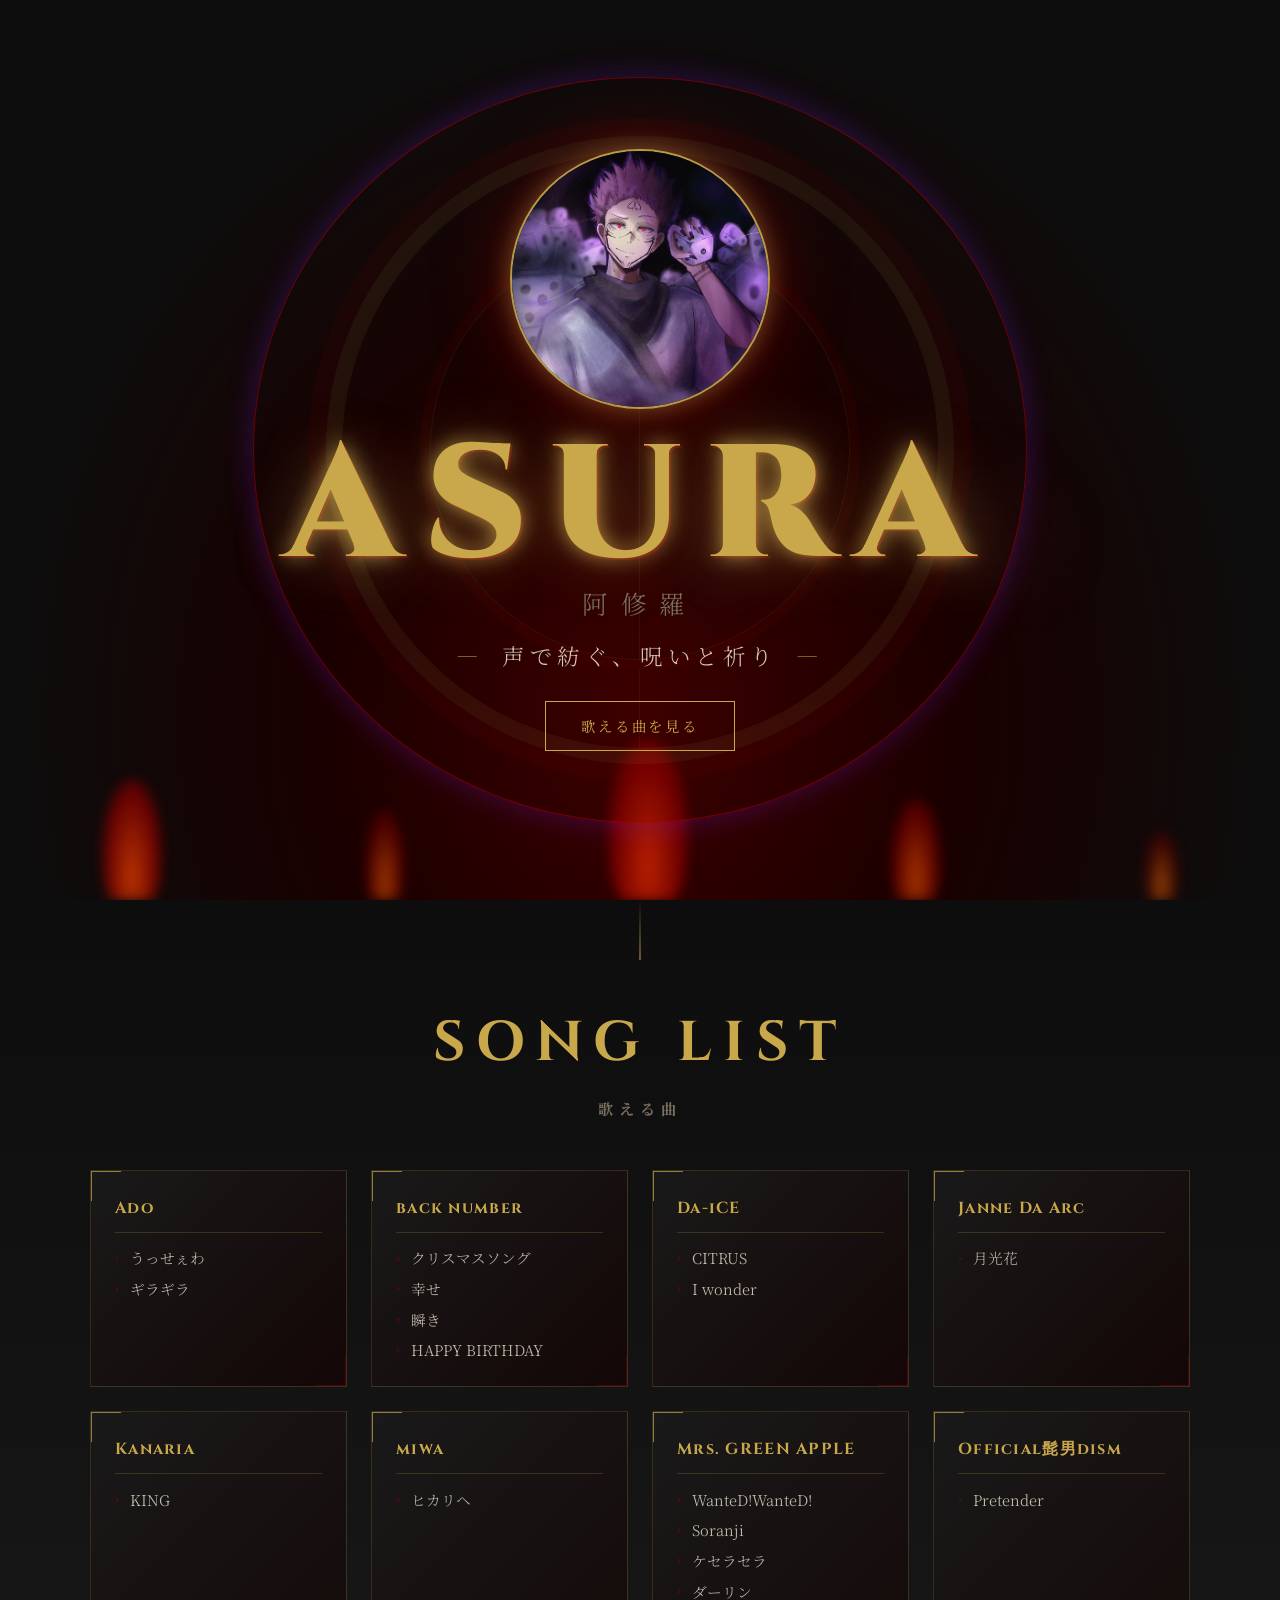
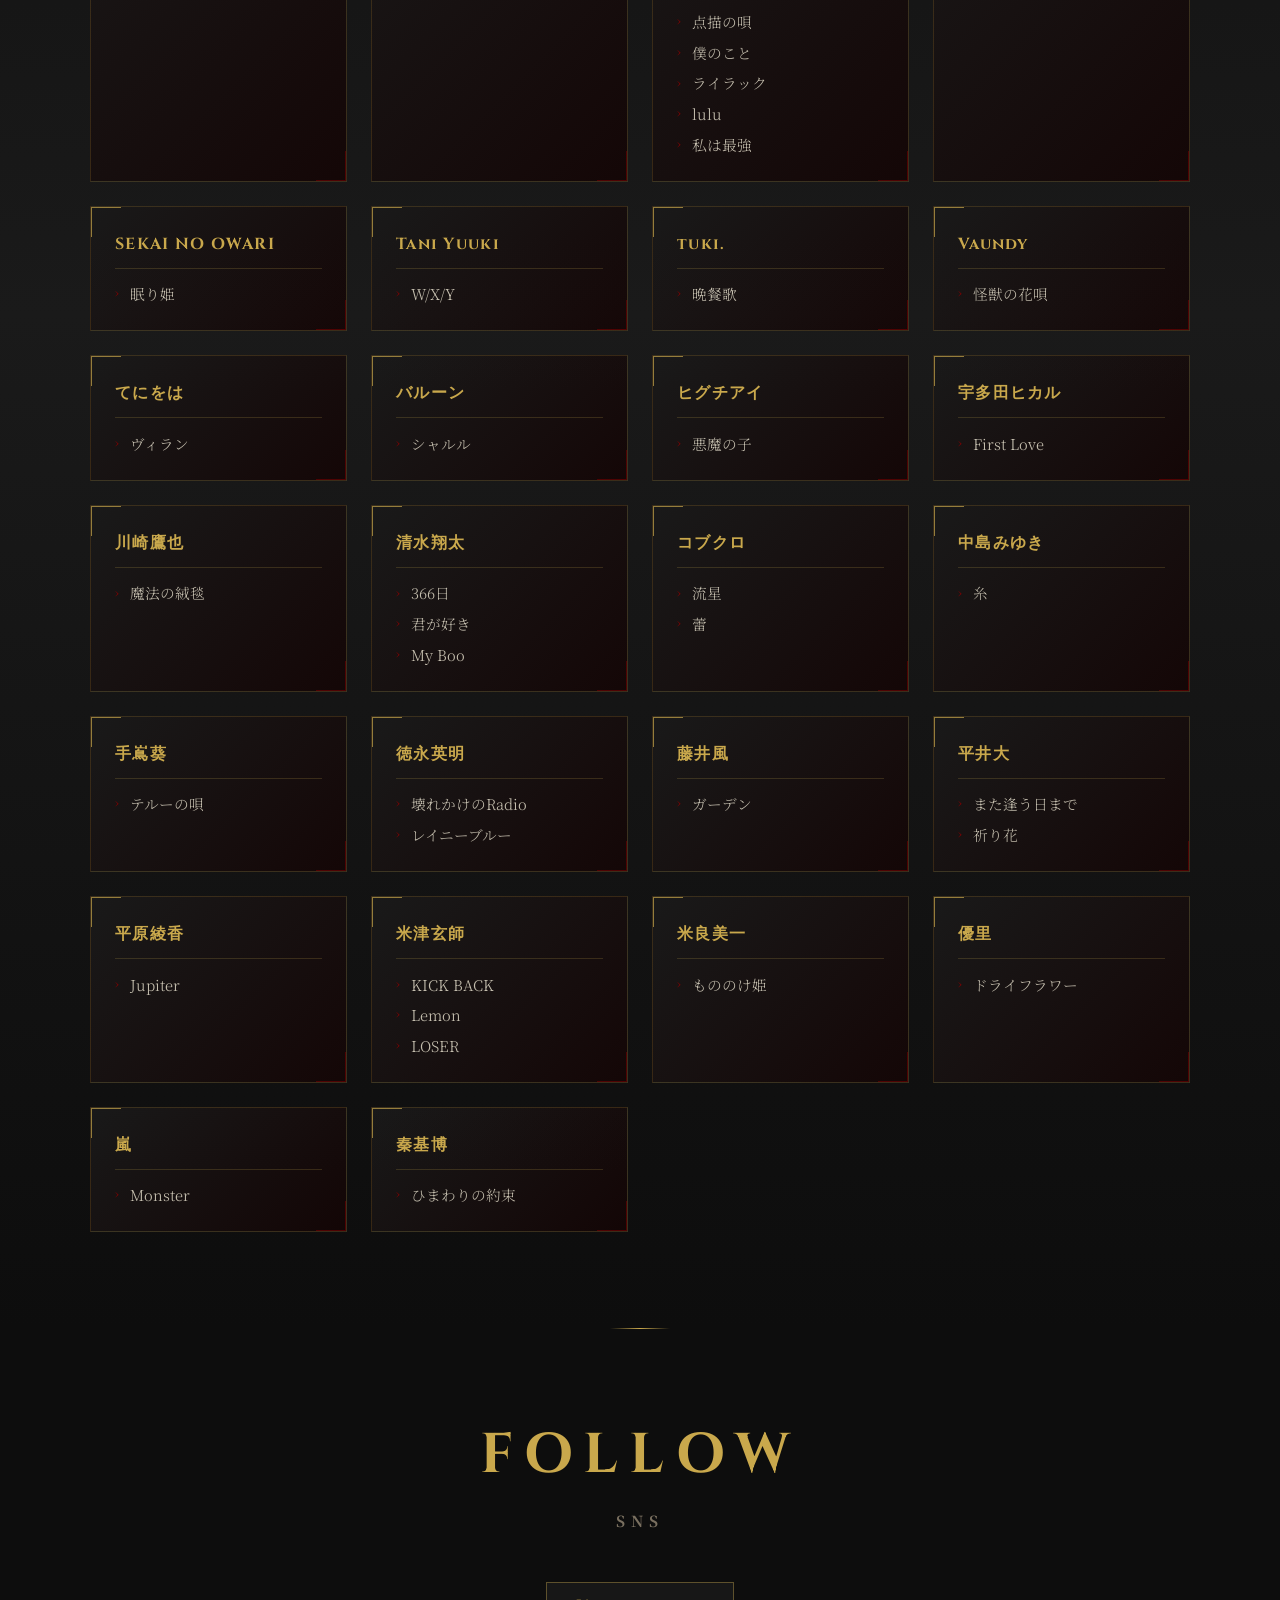
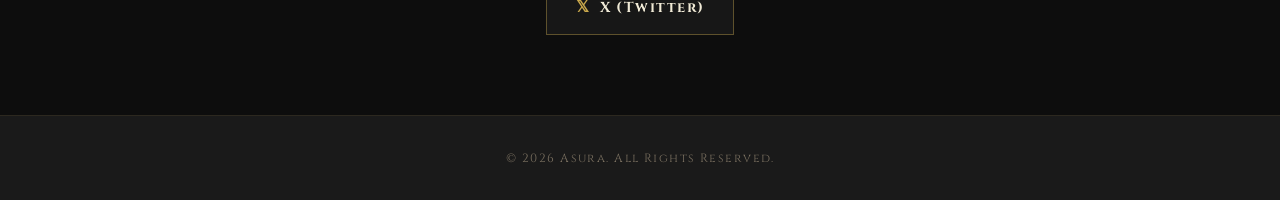
==== index.html @ 946826d1 "Add files via upload" ====
<!DOCTYPE html>
<html lang="ja">
<head>
  <meta charset="UTF-8" />
  <meta name="viewport" content="width=device-width, initial-scale=1.0" />
  <title>Asura — 声で紡ぐ、呪いと祈り</title>
  <link rel="preconnect" href="https://fonts.googleapis.com" />
  <link rel="preconnect" href="https://fonts.gstatic.com" crossorigin />
  <link href="https://fonts.googleapis.com/css2?family=Cinzel:wght@400;700;900&family=Noto+Serif+JP:wght@300;400;600;700&family=Playfair+Display:ital,wght@0,400;0,700;1,400&display=swap" rel="stylesheet" />
  <link rel="icon" type="image/jpeg" href="./images/icon.jpg" />
  <link rel="apple-touch-icon" href="./images/icon.jpg" />
  <link rel="stylesheet" href="style.css" />
</head>
<body>

  <!-- ======== HERO ======== -->
  <section class="hero" id="hero">
    <div class="hero__bg">
      <div class="flame-container" aria-hidden="true">
        <span class="flame f1"></span>
        <span class="flame f2"></span>
        <span class="flame f3"></span>
        <span class="flame f4"></span>
        <span class="flame f5"></span>
      </div>
      <div class="smoke-container" aria-hidden="true">
        <span class="smoke s1"></span>
        <span class="smoke s2"></span>
        <span class="smoke s3"></span>
      </div>
      <div class="sigil" aria-hidden="true"></div>
    </div>

    <div class="hero__content">
      <div class="hero__image-wrap">
        <img src="./images/icon.jpg" alt="Asura hero icon" class="hero__img" />
      </div>
      <h1 class="hero__title">
        <span class="hero__title-en">ASURA</span>
        <span class="hero__title-ja">阿修羅</span>
      </h1>
      <p class="hero__catch">声で紡ぐ、呪いと祈り</p>
      <a href="#songs" class="btn btn--primary">歌える曲を見る</a>
    </div>
  </section>

  <!-- ======== SONGS ======== -->
  <section class="songs" id="songs">
    <div class="container">
      <h2 class="section-title">
        <span class="section-title__en">SONG LIST</span>
        <span class="section-title__ja">歌える曲</span>
      </h2>

      <div class="song-grid" id="songGrid">

        <!-- Ado -->
        <div class="artist-card">
          <h3 class="artist-name">Ado</h3>
          <ul class="song-list">
            <li>うっせぇわ</li>
            <li>ギラギラ</li>
          </ul>
        </div>

        <!-- back number -->
        <div class="artist-card">
          <h3 class="artist-name">back number</h3>
          <ul class="song-list">
            <li>クリスマスソング</li>
            <li>幸せ</li>
            <li>瞬き</li>
            <li>HAPPY BIRTHDAY</li>
          </ul>
        </div>

        <!-- Da-iCE -->
        <div class="artist-card">
          <h3 class="artist-name">Da-iCE</h3>
          <ul class="song-list">
            <li>CITRUS</li>
            <li>I wonder</li>
          </ul>
        </div>

        <!-- Janne Da Arc -->
        <div class="artist-card">
          <h3 class="artist-name">Janne Da Arc</h3>
          <ul class="song-list">
            <li>月光花</li>
          </ul>
        </div>

        <!-- Kanaria -->
        <div class="artist-card">
          <h3 class="artist-name">Kanaria</h3>
          <ul class="song-list">
            <li>KING</li>
          </ul>
        </div>

        <!-- miwa -->
        <div class="artist-card">
          <h3 class="artist-name">miwa</h3>
          <ul class="song-list">
            <li>ヒカリヘ</li>
          </ul>
        </div>

        <!-- Mrs. GREEN APPLE -->
        <div class="artist-card">
          <h3 class="artist-name">Mrs. GREEN APPLE</h3>
          <ul class="song-list">
            <li>WanteD!WanteD!</li>
            <li>Soranji</li>
            <li>ケセラセラ</li>
            <li>ダーリン</li>
            <li>点描の唄</li>
            <li>僕のこと</li>
            <li>ライラック</li>
            <li>lulu</li>
            <li>私は最強</li>
          </ul>
        </div>

        <!-- Official髭男dism -->
        <div class="artist-card">
          <h3 class="artist-name">Official髭男dism</h3>
          <ul class="song-list">
            <li>Pretender</li>
          </ul>
        </div>

        <!-- SEKAI NO OWARI -->
        <div class="artist-card">
          <h3 class="artist-name">SEKAI NO OWARI</h3>
          <ul class="song-list">
            <li>眠り姫</li>
          </ul>
        </div>

        <!-- Tani Yuuki -->
        <div class="artist-card">
          <h3 class="artist-name">Tani Yuuki</h3>
          <ul class="song-list">
            <li>W/X/Y</li>
          </ul>
        </div>

        <!-- tuki. -->
        <div class="artist-card">
          <h3 class="artist-name">tuki.</h3>
          <ul class="song-list">
            <li>晩餐歌</li>
          </ul>
        </div>

        <!-- Vaundy -->
        <div class="artist-card">
          <h3 class="artist-name">Vaundy</h3>
          <ul class="song-list">
            <li>怪獣の花唄</li>
          </ul>
        </div>

        <!-- てにをは -->
        <div class="artist-card">
          <h3 class="artist-name">てにをは</h3>
          <ul class="song-list">
            <li>ヴィラン</li>
          </ul>
        </div>

        <!-- バルーン -->
        <div class="artist-card">
          <h3 class="artist-name">バルーン</h3>
          <ul class="song-list">
            <li>シャルル</li>
          </ul>
        </div>

        <!-- ヒグチアイ -->
        <div class="artist-card">
          <h3 class="artist-name">ヒグチアイ</h3>
          <ul class="song-list">
            <li>悪魔の子</li>
          </ul>
        </div>

        <!-- 宇多田ヒカル -->
        <div class="artist-card">
          <h3 class="artist-name">宇多田ヒカル</h3>
          <ul class="song-list">
            <li>First Love</li>
          </ul>
        </div>

        <!-- 川崎鷹也 -->
        <div class="artist-card">
          <h3 class="artist-name">川崎鷹也</h3>
          <ul class="song-list">
            <li>魔法の絨毯</li>
          </ul>
        </div>

        <!-- 清水翔太 -->
        <div class="artist-card">
          <h3 class="artist-name">清水翔太</h3>
          <ul class="song-list">
            <li>366日</li>
            <li>君が好き</li>
            <li>My Boo</li>
          </ul>
        </div>

        <!-- コブクロ -->
        <div class="artist-card">
          <h3 class="artist-name">コブクロ</h3>
          <ul class="song-list">
            <li>流星</li>
            <li>蕾</li>
          </ul>
        </div>

        <!-- 中島みゆき -->
        <div class="artist-card">
          <h3 class="artist-name">中島みゆき</h3>
          <ul class="song-list">
            <li>糸</li>
          </ul>
        </div>

        <!-- 手嶌葵 -->
        <div class="artist-card">
          <h3 class="artist-name">手嶌葵</h3>
          <ul class="song-list">
            <li>テルーの唄</li>
          </ul>
        </div>

        <!-- 徳永英明 -->
        <div class="artist-card">
          <h3 class="artist-name">徳永英明</h3>
          <ul class="song-list">
            <li>壊れかけのRadio</li>
            <li>レイニーブルー</li>
          </ul>
        </div>

        <!-- 藤井風 -->
        <div class="artist-card">
          <h3 class="artist-name">藤井風</h3>
          <ul class="song-list">
            <li>ガーデン</li>
          </ul>
        </div>

        <!-- 平井大 -->
        <div class="artist-card">
          <h3 class="artist-name">平井大</h3>
          <ul class="song-list">
            <li>また逢う日まで</li>
            <li>祈り花</li>
          </ul>
        </div>

        <!-- 平原綾香 -->
        <div class="artist-card">
          <h3 class="artist-name">平原綾香</h3>
          <ul class="song-list">
            <li>Jupiter</li>
          </ul>
        </div>

        <!-- 米津玄師 -->
        <div class="artist-card">
          <h3 class="artist-name">米津玄師</h3>
          <ul class="song-list">
            <li>KICK BACK</li>
            <li>Lemon</li>
            <li>LOSER</li>
          </ul>
        </div>

        <!-- 米良美一 -->
        <div class="artist-card">
          <h3 class="artist-name">米良美一</h3>
          <ul class="song-list">
            <li>もののけ姫</li>
          </ul>
        </div>

        <!-- 優里 -->
        <div class="artist-card">
          <h3 class="artist-name">優里</h3>
          <ul class="song-list">
            <li>ドライフラワー</li>
          </ul>
        </div>

        <!-- 嵐 -->
        <div class="artist-card">
          <h3 class="artist-name">嵐</h3>
          <ul class="song-list">
            <li>Monster</li>
          </ul>
        </div>

        <!-- 秦基博 -->
        <div class="artist-card">
          <h3 class="artist-name">秦基博</h3>
          <ul class="song-list">
            <li>ひまわりの約束</li>
          </ul>
        </div>

      </div><!-- /song-grid -->
    </div>
  </section>

  <!-- ======== SNS ======== -->
  <section class="sns" id="sns">
    <div class="container">
      <h2 class="section-title">
        <span class="section-title__en">FOLLOW</span>
        <span class="section-title__ja">SNS</span>
      </h2>
      <div class="sns-grid" id="snsGrid">
        <a href="https://x.com/asura_spoon" target="_blank" rel="noopener noreferrer" class="sns-btn sns-btn--x">
          <span class="sns-btn__icon" aria-hidden="true">𝕏</span>
          <span class="sns-btn__label">X (Twitter)</span>
        </a>
        <!-- 追加ボタンはここに -->
      </div>
    </div>
  </section>

  <!-- ======== FOOTER ======== -->
  <footer class="footer">
    <p class="footer__copy">© 2026 Asura. All Rights Reserved.</p>
  </footer>

  <script src="main.js"></script>
</body>
</html>
---- style.css ----
/* =========================================================
   ASURA — style.css
   Dark × Occult Japanese Modern × Dark Fantasy
   ========================================================= */

/* ---------- Custom Properties ---------- */
:root {
  --black:      #0d0d0d;
  --charcoal:   #1a1a1a;
  --crimson:    #8b0000;
  --crimson-lt: #b00000;
  --gold:       #c9a84c;
  --gold-lt:    #e8c96a;
  --white:      #f0ead6;
  --muted:      #7a7060;

  --font-en:    'Cinzel', 'Playfair Display', serif;
  --font-ja:    'Noto Serif JP', serif;

  --transition: 0.35s cubic-bezier(0.4, 0, 0.2, 1);
}

/* ---------- Reset / Base ---------- */
*, *::before, *::after {
  box-sizing: border-box;
  margin: 0;
  padding: 0;
}

html {
  scroll-behavior: smooth;
  font-size: 16px;
}

body {
  background-color: var(--black);
  color: var(--white);
  font-family: var(--font-ja);
  line-height: 1.7;
  overflow-x: hidden;
}

a {
  color: inherit;
  text-decoration: none;
}

ul {
  list-style: none;
}

img {
  display: block;
  max-width: 100%;
}

/* ---------- Container ---------- */
.container {
  width: min(90%, 1100px);
  margin-inline: auto;
}

/* =========================================================
   HERO SECTION
   ========================================================= */

.hero {
  position: relative;
  min-height: 100svh;
  display: flex;
  align-items: center;
  justify-content: center;
  overflow: hidden;
}

/* — Background layer — */
.hero__bg {
  position: absolute;
  inset: 0;
  background: radial-gradient(ellipse at 50% 80%, #3d0000 0%, #1a0000 35%, var(--black) 70%);
  z-index: 0;
}

/* ---- Sigil (呪術幾何学模様) ---- */
.sigil {
  position: absolute;
  top: 50%;
  left: 50%;
  transform: translate(-50%, -50%);
  width: min(600px, 90vw);
  aspect-ratio: 1;
  opacity: 0.08;
  animation: sigilRotate 60s linear infinite;
}

.sigil::before,
.sigil::after {
  content: '';
  position: absolute;
  inset: 0;
  border-radius: 50%;
}

/* Outer ring */
.sigil::before {
  border: 2px solid var(--gold);
  box-shadow:
    0 0 0 12px transparent,
    0 0 0 14px var(--gold),
    0 0 0 30px transparent,
    0 0 0 32px var(--crimson);
}

/* Inner geometric — triangle via clip-path pseudo element not supported, use outline trick */
.sigil::after {
  inset: 15%;
  border: 1px solid var(--gold);
  transform: rotate(30deg);
  box-shadow: 0 0 0 8px transparent, 0 0 0 10px var(--crimson);
}

/* Extra CSS-only hexagram lines via box-shadow */
.sigil {
  background:
    /* horizontal bar */
    linear-gradient(0deg, transparent calc(50% - 0.5px), var(--gold) calc(50% - 0.5px), var(--gold) calc(50% + 0.5px), transparent calc(50% + 0.5px)),
    /* vertical bar */
    linear-gradient(90deg, transparent calc(50% - 0.5px), var(--gold) calc(50% - 0.5px), var(--gold) calc(50% + 0.5px), transparent calc(50% + 0.5px)),
    /* diagonal 1 */
    linear-gradient(45deg, transparent calc(50% - 0.5px), var(--crimson) calc(50% - 0.5px), var(--crimson) calc(50% + 0.5px), transparent calc(50% + 0.5px)),
    /* diagonal 2 */
    linear-gradient(135deg, transparent calc(50% - 0.5px), var(--crimson) calc(50% - 0.5px), var(--crimson) calc(50% + 0.5px), transparent calc(50% + 0.5px));
}

@keyframes sigilRotate {
  to { transform: translate(-50%, -50%) rotate(360deg); }
}

/* ---- Flames ---- */
.flame-container {
  position: absolute;
  bottom: 0;
  left: 0;
  right: 0;
  height: 40%;
  display: flex;
  align-items: flex-end;
  justify-content: space-around;
  pointer-events: none;
}

.flame {
  display: block;
  border-radius: 50% 50% 20% 20% / 60% 60% 40% 40%;
  filter: blur(6px);
  animation: flameRise var(--dur, 2.5s) ease-in-out infinite alternate;
  transform-origin: bottom center;
}

.f1 { width: 60px;  height: 120px; background: radial-gradient(ellipse at 50% 80%, #ff4500, #8b0000 60%, transparent); --dur: 2.1s; opacity: 0.7; }
.f2 { width: 40px;  height: 90px;  background: radial-gradient(ellipse at 50% 80%, #ff6200, #6b0000 60%, transparent); --dur: 2.8s; opacity: 0.55; }
.f3 { width: 80px;  height: 160px; background: radial-gradient(ellipse at 50% 80%, #ff3000, #900000 60%, transparent); --dur: 2.3s; opacity: 0.65; }
.f4 { width: 50px;  height: 100px; background: radial-gradient(ellipse at 50% 80%, #ff5500, #7a0000 60%, transparent); --dur: 3.0s; opacity: 0.6;  }
.f5 { width: 35px;  height: 70px;  background: radial-gradient(ellipse at 50% 80%, #ff7700, #5a0000 60%, transparent); --dur: 1.9s; opacity: 0.5;  }

@keyframes flameRise {
  0%   { transform: scaleY(1)   scaleX(1)   translateY(0); }
  40%  { transform: scaleY(1.15) scaleX(0.92) translateY(-8px); }
  100% { transform: scaleY(0.85) scaleX(1.08) translateY(4px); }
}

/* ---- Smoke ---- */
.smoke-container {
  position: absolute;
  bottom: 30%;
  left: 0;
  right: 0;
  height: 40%;
  pointer-events: none;
  overflow: hidden;
}

.smoke {
  position: absolute;
  bottom: 0;
  border-radius: 50%;
  background: radial-gradient(circle, rgba(40,15,15,0.6) 0%, transparent 70%);
  animation: smokeRise var(--sdur, 6s) ease-out infinite;
  filter: blur(20px);
}

.s1 { width: 200px; height: 200px; left: 20%; --sdur: 5s;  animation-delay: 0s; }
.s2 { width: 150px; height: 150px; left: 50%; --sdur: 7s;  animation-delay: 1.5s; }
.s3 { width: 180px; height: 180px; left: 70%; --sdur: 6.5s; animation-delay: 3s; }

@keyframes smokeRise {
  0%   { transform: translateY(0) scale(0.5); opacity: 0; }
  20%  { opacity: 0.6; }
  100% { transform: translateY(-300px) scale(2); opacity: 0; }
}

/* — Content layer — */
.hero__content {
  position: relative;
  z-index: 1;
  text-align: center;
  padding: 4rem 1.5rem;
  display: flex;
  flex-direction: column;
  align-items: center;
  gap: 1.2rem;
}

/* ---- Hero image placeholder ---- */
.hero__image-wrap {
  width: min(260px, 58vw);
  aspect-ratio: 1;
  border-radius: 50%;
  overflow: hidden;
  border: 2px solid rgba(201, 168, 76, 0.9);
  box-shadow:
    0 0 24px rgba(201, 168, 76, 0.45),
    0 0 70px rgba(139, 0, 0, 0.55),
    inset 0 0 28px rgba(0, 0, 0, 0.55);
  background: var(--charcoal);
  display: flex;
  align-items: center;
  justify-content: center;
}


.hero__image-wrap::after {
  content: '';
  position: absolute;
  inset: -8px;
  border-radius: 50%;
  border: 1px solid rgba(176, 0, 0, 0.55);
  box-shadow: 0 0 30px rgba(132, 35, 255, 0.28);
  pointer-events: none;
}

.hero__img {
  width: 100%;
  height: 100%;
  object-fit: cover;
  object-position: center center;
  opacity: 0.96;
}

/* ---- Title ---- */
.hero__title {
  display: flex;
  flex-direction: column;
  align-items: center;
  gap: 0.2rem;
  line-height: 1;
}

.hero__title-en {
  font-family: var(--font-en);
  font-size: clamp(4rem, 14vw, 10rem);
  font-weight: 900;
  letter-spacing: 0.15em;
  color: var(--gold);
  text-shadow:
    0 0 20px rgba(201, 168, 76, 0.8),
    0 0 60px rgba(201, 168, 76, 0.4),
    2px 2px 0 rgba(139, 0, 0, 0.6);
  animation: titleGlow 3s ease-in-out infinite alternate;
}

.hero__title-ja {
  font-family: var(--font-ja);
  font-size: clamp(1rem, 3vw, 1.6rem);
  font-weight: 300;
  letter-spacing: 0.5em;
  color: var(--muted);
}

@keyframes titleGlow {
  from { text-shadow: 0 0 20px rgba(201,168,76,0.8), 0 0 60px rgba(201,168,76,0.4), 2px 2px 0 rgba(139,0,0,0.6); }
  to   { text-shadow: 0 0 30px rgba(201,168,76,1),   0 0 80px rgba(201,168,76,0.6), 2px 2px 0 rgba(139,0,0,0.8); }
}

/* ---- Catch copy ---- */
.hero__catch {
  font-family: var(--font-ja);
  font-size: clamp(1rem, 3.5vw, 1.4rem);
  font-weight: 300;
  letter-spacing: 0.25em;
  color: rgba(240, 234, 214, 0.85);
  position: relative;
}

.hero__catch::before,
.hero__catch::after {
  content: '—';
  margin-inline: 0.8em;
  color: var(--gold);
  opacity: 0.6;
}

/* ---- CTA Button ---- */
.btn {
  display: inline-block;
  font-family: var(--font-ja);
  font-size: 0.9rem;
  letter-spacing: 0.2em;
  padding: 0.8em 2.4em;
  border: 1px solid currentColor;
  transition: var(--transition);
  cursor: pointer;
  margin-top: 0.5rem;
}

.btn--primary {
  color: var(--gold);
  border-color: var(--gold);
  background: transparent;
  position: relative;
  overflow: hidden;
}

.btn--primary::before {
  content: '';
  position: absolute;
  inset: 0;
  background: var(--gold);
  transform: scaleX(0);
  transform-origin: left;
  transition: transform var(--transition);
  z-index: -1;
}

.btn--primary:hover {
  color: var(--black);
}

.btn--primary:hover::before {
  transform: scaleX(1);
}

/* =========================================================
   SECTION TITLES
   ========================================================= */

.section-title {
  text-align: center;
  margin-bottom: 3rem;
  display: flex;
  flex-direction: column;
  align-items: center;
  gap: 0.3rem;
}

.section-title__en {
  font-family: var(--font-en);
  font-size: clamp(2rem, 6vw, 3.5rem);
  font-weight: 700;
  color: var(--gold);
  letter-spacing: 0.2em;
}

.section-title__ja {
  font-family: var(--font-ja);
  font-size: clamp(0.75rem, 2vw, 0.95rem);
  letter-spacing: 0.4em;
  color: var(--muted);
}

/* =========================================================
   SONGS SECTION
   ========================================================= */

.songs {
  padding: 6rem 0;
  background: linear-gradient(180deg, var(--black) 0%, var(--charcoal) 50%, var(--black) 100%);
  position: relative;
}

/* Top divider */
.songs::before {
  content: '';
  display: block;
  position: absolute;
  top: 0;
  left: 50%;
  transform: translateX(-50%);
  width: 1px;
  height: 60px;
  background: linear-gradient(to bottom, transparent, var(--gold));
}

/* ---- Grid ---- */
.song-grid {
  display: grid;
  grid-template-columns: repeat(auto-fill, minmax(240px, 1fr));
  gap: 1.5rem;
}

/* ---- Artist Card ---- */
.artist-card {
  background: linear-gradient(135deg, rgba(26,26,26,0.9) 0%, rgba(20,5,5,0.9) 100%);
  border: 1px solid rgba(201, 168, 76, 0.2);
  padding: 1.5rem;
  position: relative;
  transition: var(--transition);
  overflow: hidden;
}

/* corner accent */
.artist-card::before {
  content: '';
  position: absolute;
  top: 0;
  left: 0;
  width: 30px;
  height: 30px;
  border-top: 1px solid var(--gold);
  border-left: 1px solid var(--gold);
  opacity: 0.7;
  transition: var(--transition);
}

.artist-card::after {
  content: '';
  position: absolute;
  bottom: 0;
  right: 0;
  width: 30px;
  height: 30px;
  border-bottom: 1px solid var(--crimson);
  border-right: 1px solid var(--crimson);
  opacity: 0.5;
  transition: var(--transition);
}

.artist-card:hover {
  border-color: rgba(201, 168, 76, 0.5);
  box-shadow: 0 0 30px rgba(139, 0, 0, 0.3), 0 0 10px rgba(201, 168, 76, 0.1);
  transform: translateY(-3px);
}

.artist-card:hover::before {
  width: 50px;
  height: 50px;
  opacity: 1;
}

.artist-card:hover::after {
  width: 50px;
  height: 50px;
  opacity: 0.8;
}

/* ---- Artist Name ---- */
.artist-name {
  font-family: var(--font-en);
  font-size: clamp(0.85rem, 2.2vw, 1rem);
  font-weight: 700;
  letter-spacing: 0.08em;
  color: var(--gold);
  margin-bottom: 0.8rem;
  padding-bottom: 0.6rem;
  border-bottom: 1px solid rgba(201, 168, 76, 0.2);
}

/* ---- Song List ---- */
.song-list {
  display: flex;
  flex-direction: column;
  gap: 0.35rem;
}

.song-list li {
  font-family: var(--font-ja);
  font-size: clamp(0.82rem, 2vw, 0.92rem);
  font-weight: 300;
  color: rgba(240, 234, 214, 0.8);
  padding-left: 1em;
  position: relative;
  transition: color var(--transition);
}

.song-list li::before {
  content: '›';
  position: absolute;
  left: 0;
  color: var(--crimson);
  font-size: 0.8em;
  top: 0.1em;
}

.song-list li:hover {
  color: var(--white);
}

/* =========================================================
   SNS SECTION
   ========================================================= */

.sns {
  padding: 5rem 0;
  background: var(--black);
  position: relative;
}

.sns::before {
  content: '';
  display: block;
  position: absolute;
  top: 0;
  left: 50%;
  transform: translateX(-50%);
  width: 60px;
  height: 1px;
  background: linear-gradient(to right, transparent, var(--gold), transparent);
}

/* Grid: allows easy addition of new buttons */
.sns-grid {
  display: flex;
  flex-wrap: wrap;
  gap: 1rem;
  justify-content: center;
  align-items: center;
}

/* Base SNS button */
.sns-btn {
  display: inline-flex;
  align-items: center;
  gap: 0.6rem;
  padding: 0.9em 2em;
  font-family: var(--font-en);
  font-size: 0.9rem;
  font-weight: 700;
  letter-spacing: 0.1em;
  border: 1px solid rgba(201, 168, 76, 0.4);
  background: rgba(26, 26, 26, 0.8);
  color: var(--white);
  transition: var(--transition);
  position: relative;
  overflow: hidden;
}

.sns-btn::before {
  content: '';
  position: absolute;
  inset: 0;
  background: linear-gradient(135deg, var(--crimson), #5a0000);
  transform: scaleX(0);
  transform-origin: left;
  transition: transform var(--transition);
  z-index: 0;
}

.sns-btn > * {
  position: relative;
  z-index: 1;
}

.sns-btn:hover {
  border-color: var(--crimson);
  color: var(--white);
  box-shadow: 0 0 20px rgba(139, 0, 0, 0.5);
}

.sns-btn:hover::before {
  transform: scaleX(1);
}

.sns-btn__icon {
  font-size: 1.1em;
  line-height: 1;
}

/* X-specific styling */
.sns-btn--x .sns-btn__icon {
  font-family: var(--font-en);
  font-weight: 900;
  color: var(--gold);
}

/* =========================================================
   FOOTER
   ========================================================= */

.footer {
  background: var(--charcoal);
  border-top: 1px solid rgba(201, 168, 76, 0.1);
  padding: 2rem 1.5rem;
  text-align: center;
}

.footer__copy {
  font-family: var(--font-en);
  font-size: 0.75rem;
  letter-spacing: 0.12em;
  color: var(--muted);
}

/* =========================================================
   SCROLL REVEAL (JS adds .is-visible)
   ========================================================= */

.reveal {
  opacity: 0;
  transform: translateY(30px);
  transition: opacity 0.7s ease, transform 0.7s ease;
}

.reveal.is-visible {
  opacity: 1;
  transform: translateY(0);
}

/* =========================================================
   RESPONSIVE
   ========================================================= */

/* Mobile first — most rules already are.
   Adjust some things for larger screens. */

@media (max-width: 480px) {
  .song-grid {
    grid-template-columns: 1fr;
  }

  .hero__title-en {
    font-size: clamp(3.5rem, 20vw, 5rem);
  }

  .hero__image-wrap {
    width: 180px;
  }

  .hero__catch::before,
  .hero__catch::after {
    display: none;
  }
}

@media (min-width: 769px) {
  .song-grid {
    grid-template-columns: repeat(auto-fill, minmax(260px, 1fr));
  }
}

@media (min-width: 1200px) {
  .song-grid {
    grid-template-columns: repeat(4, 1fr);
  }
}

/* =========================================================
   SCROLLBAR
   ========================================================= */

::-webkit-scrollbar {
  width: 6px;
}

::-webkit-scrollbar-track {
  background: var(--black);
}

::-webkit-scrollbar-thumb {
  background: var(--crimson);
  border-radius: 3px;
}

::-webkit-scrollbar-thumb:hover {
  background: var(--gold);
}
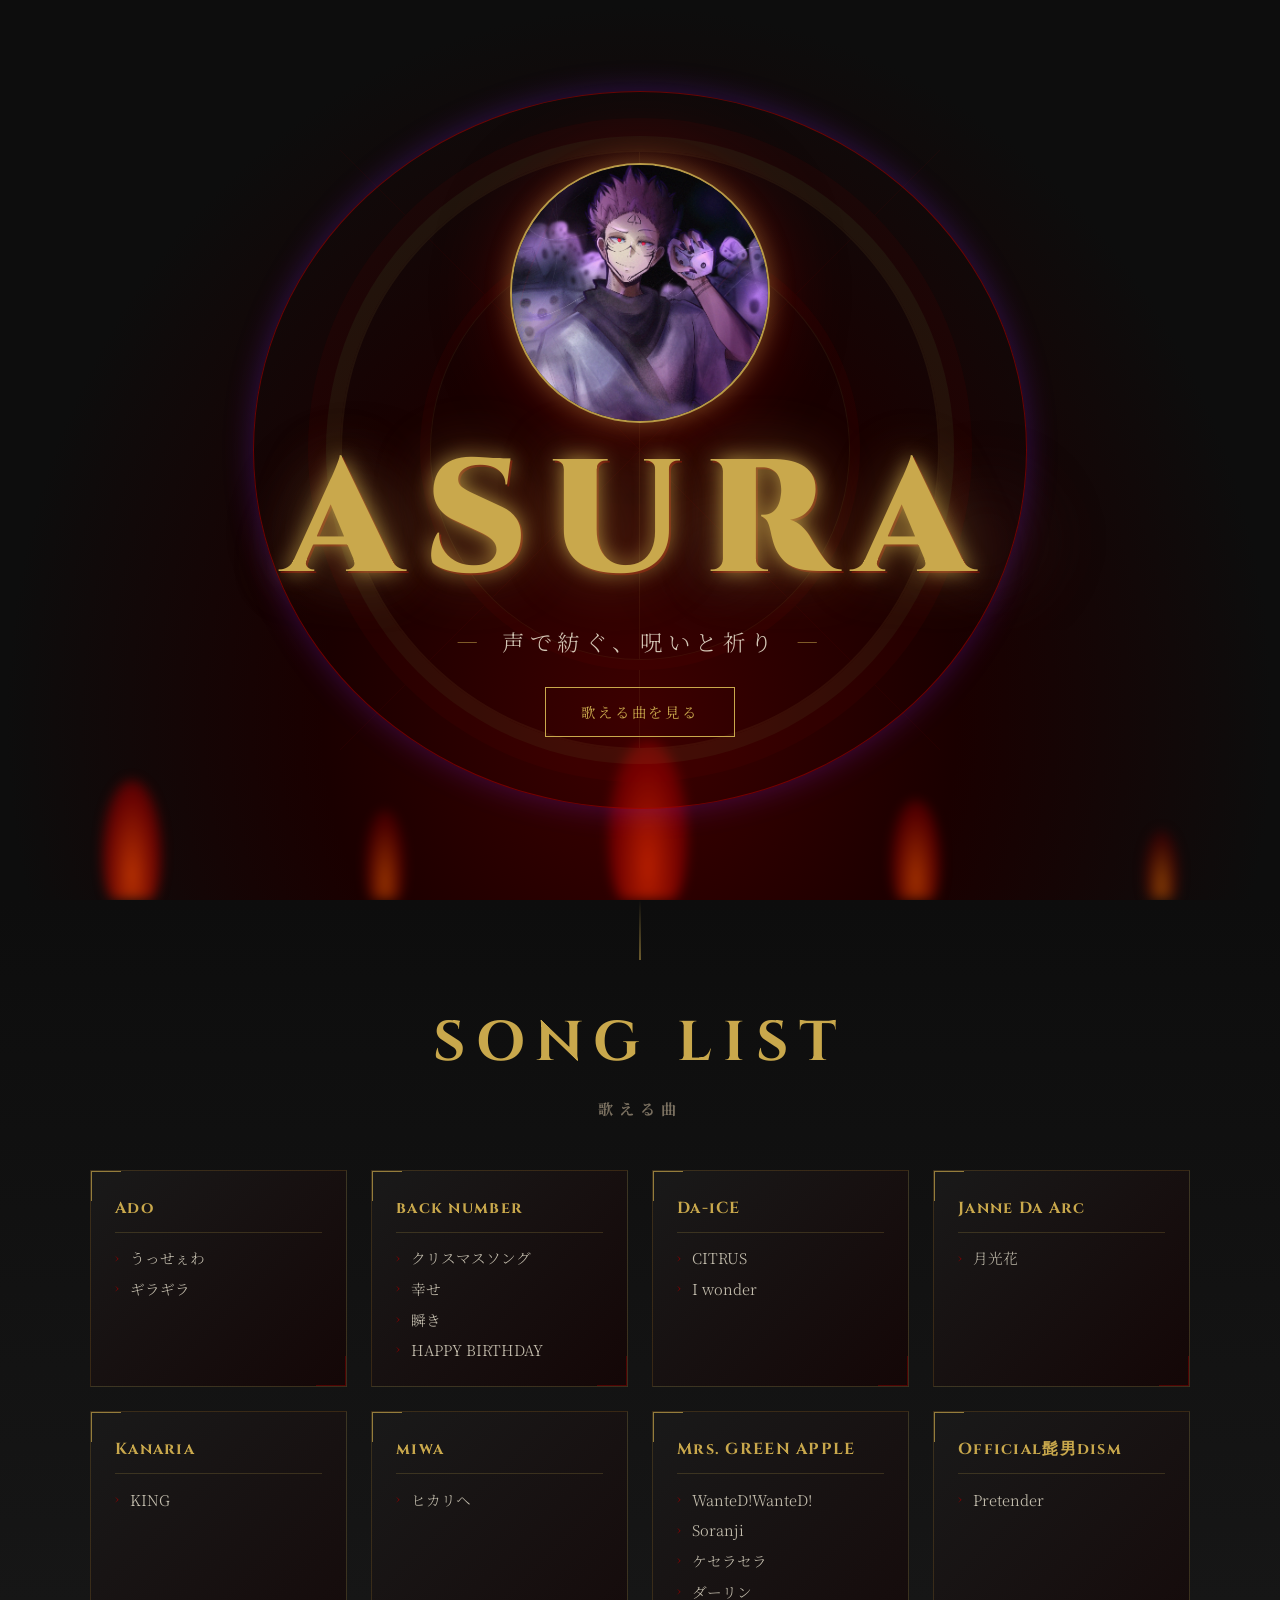
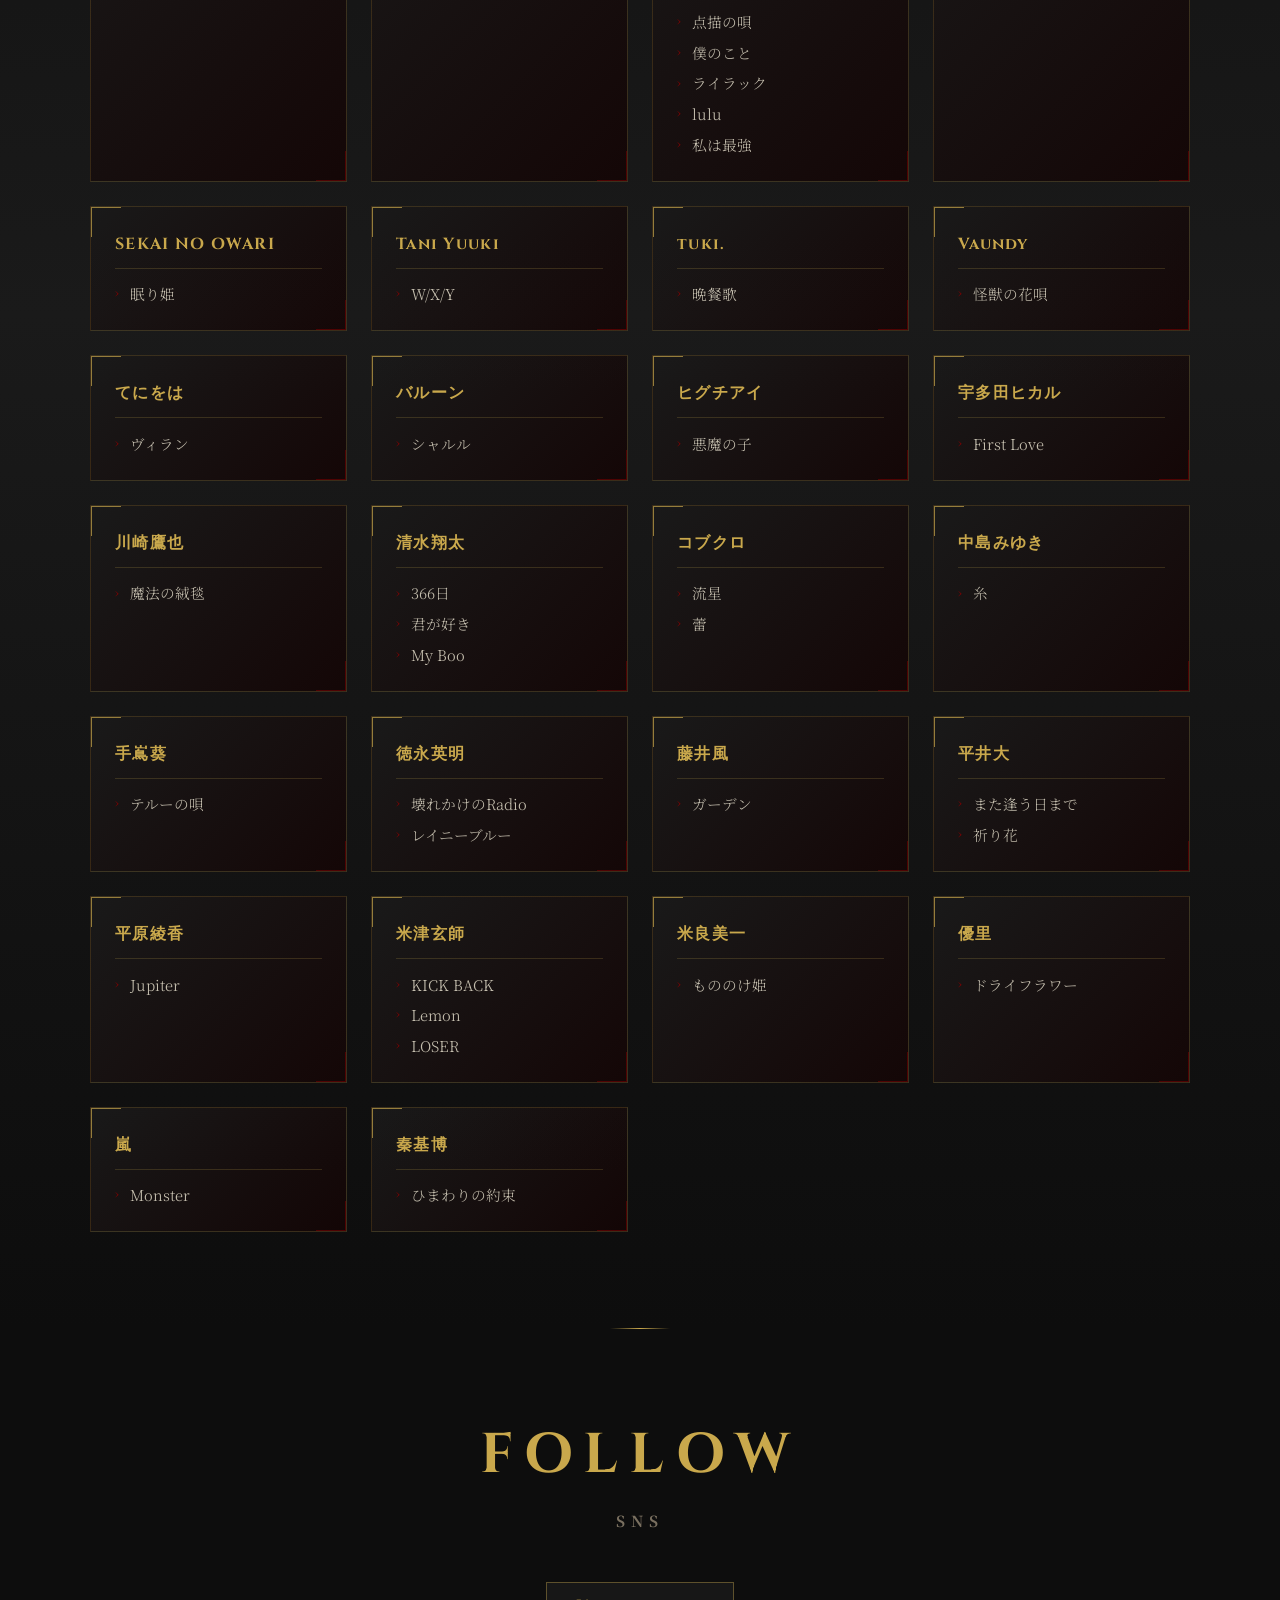
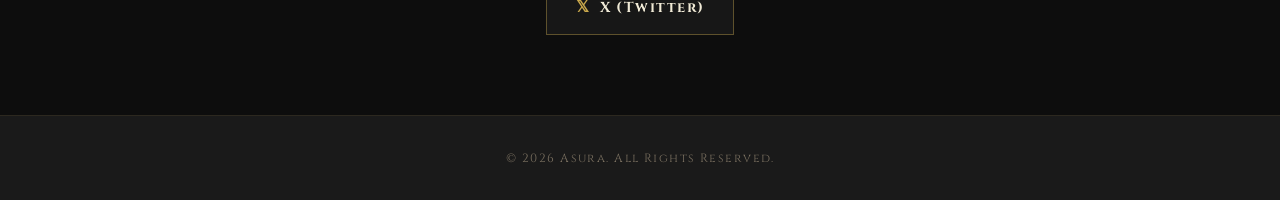
==== commit 6a2bca26: "Add files via upload" ====
--- a/index.html
+++ b/index.html
@@ -37,7 +37,6 @@
       </div>
       <h1 class="hero__title">
         <span class="hero__title-en">ASURA</span>
-        <span class="hero__title-ja">阿修羅</span>
       </h1>
       <p class="hero__catch">声で紡ぐ、呪いと祈り</p>
       <a href="#songs" class="btn btn--primary">歌える曲を見る</a>
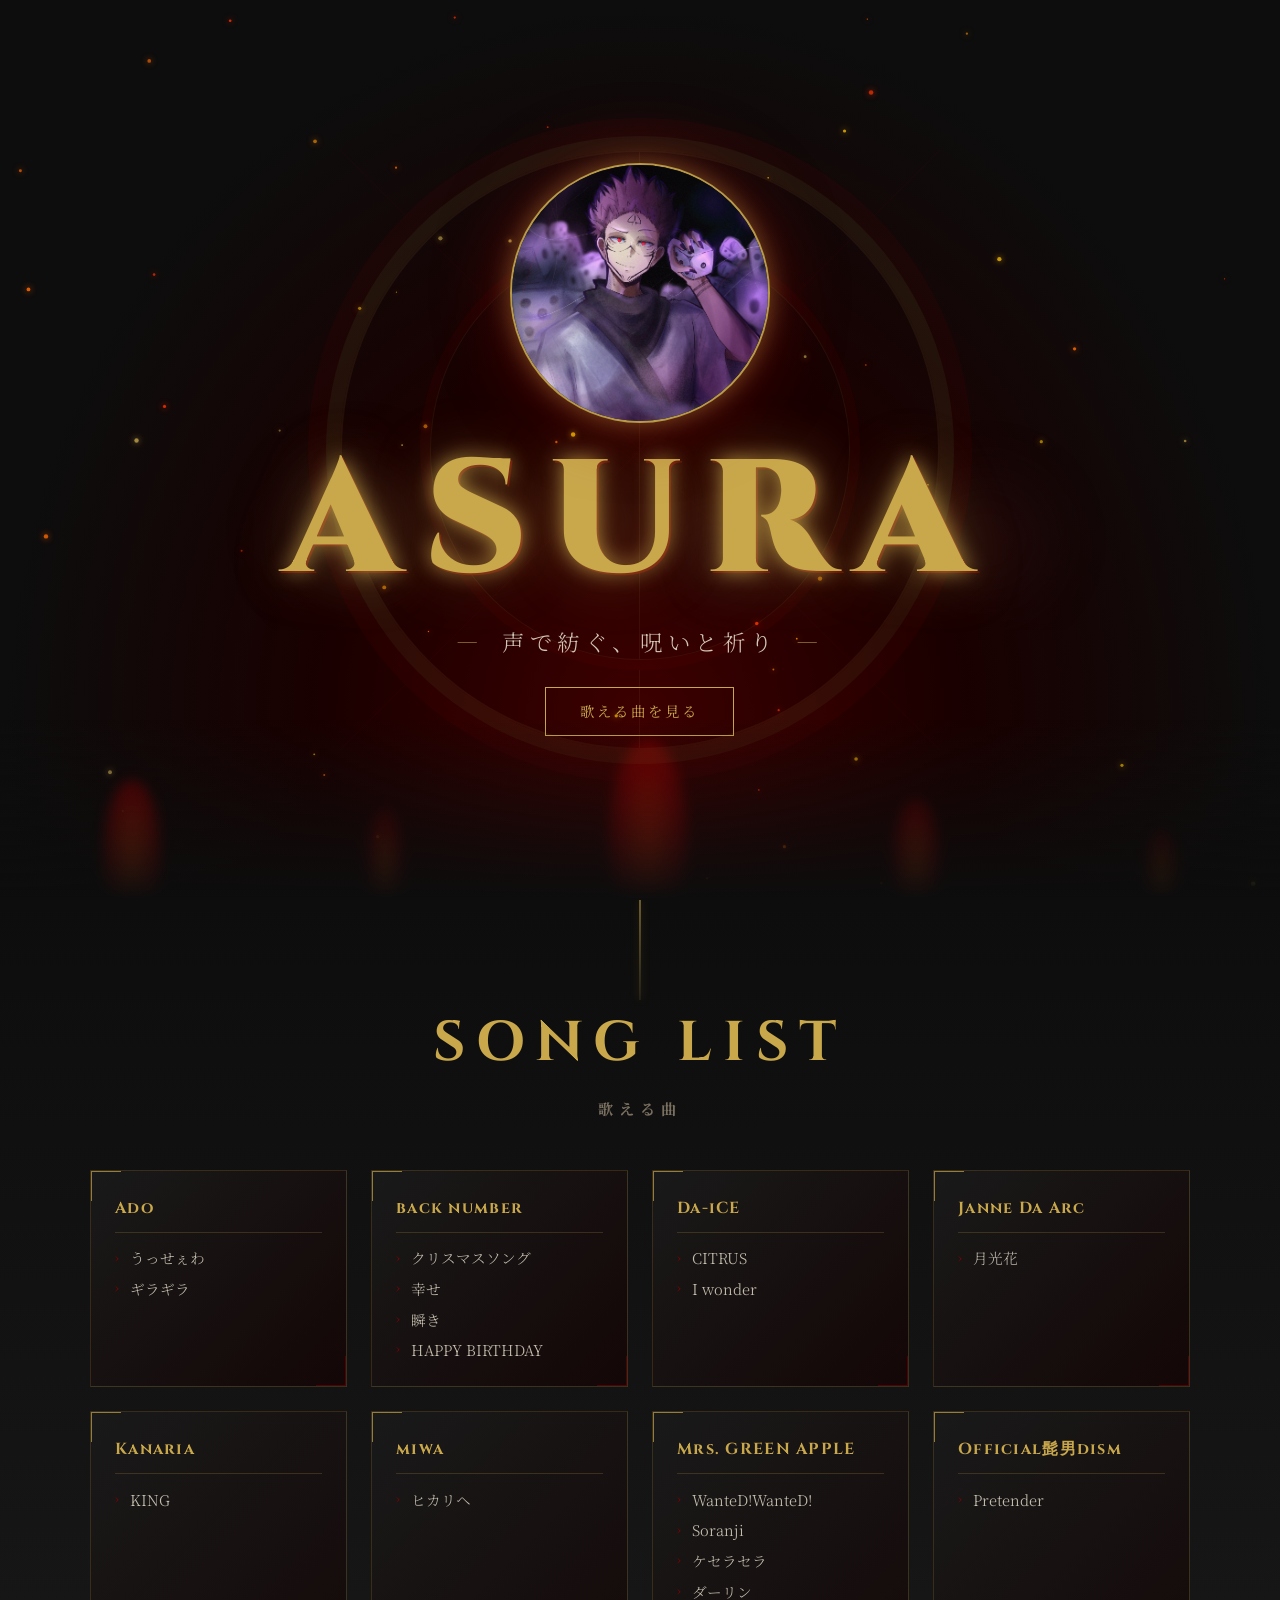
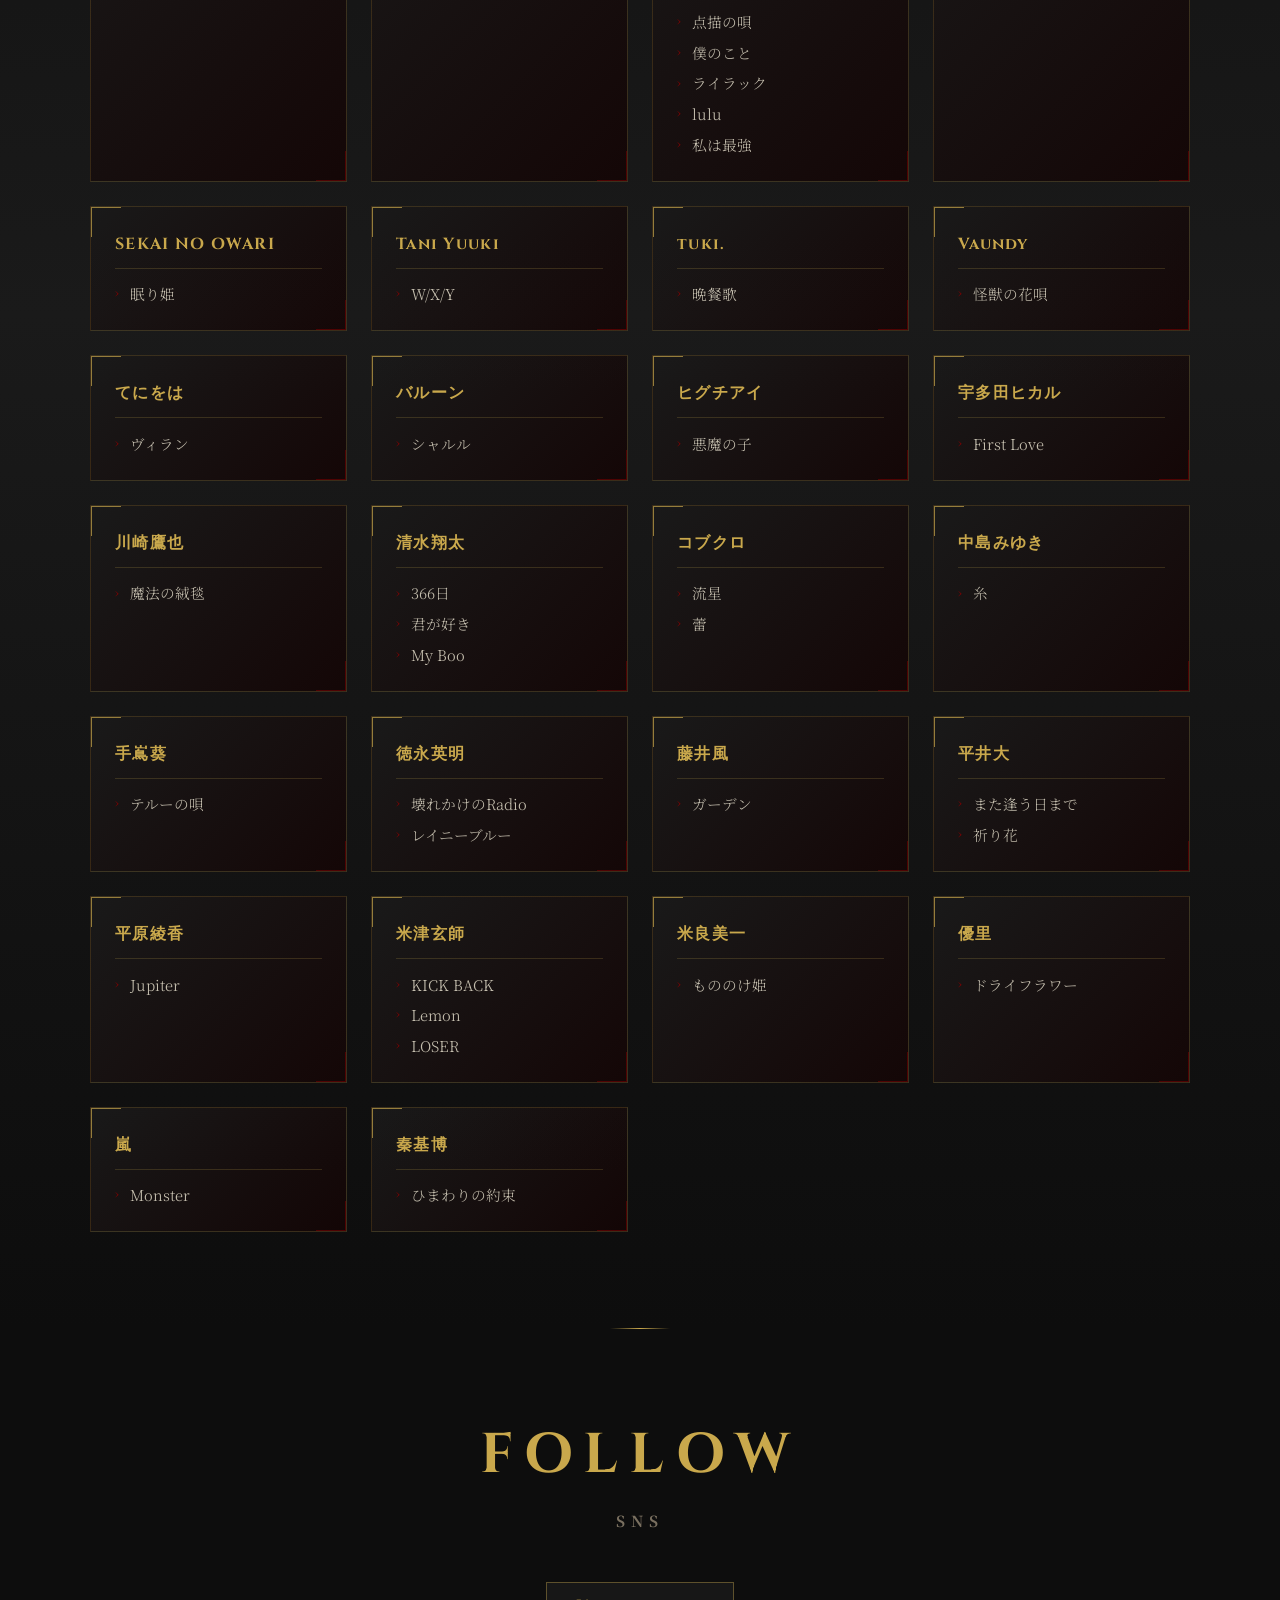
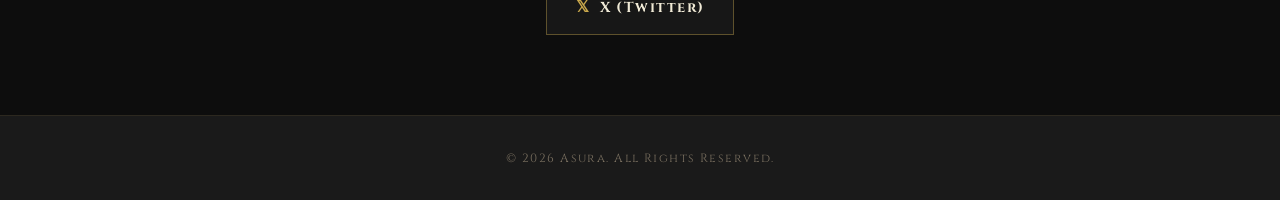
==== commit ae55a59a: "Add ember particles, hero entrance animations, and smooth hero-songs transition Co-Authored-By: Clau" ====
--- a/index.html
+++ b/index.html
@@ -16,6 +16,7 @@
   <!-- ======== HERO ======== -->
   <section class="hero" id="hero">
     <div class="hero__bg">
+      <canvas class="ember-canvas" aria-hidden="true"></canvas>
       <div class="flame-container" aria-hidden="true">
         <span class="flame f1"></span>
         <span class="flame f2"></span>
--- a/style.css
+++ b/style.css
@@ -197,6 +197,51 @@
   0%   { transform: translateY(0) scale(0.5); opacity: 0; }
   20%  { opacity: 0.6; }
   100% { transform: translateY(-300px) scale(2); opacity: 0; }
+}
+
+/* ---- Ember canvas ---- */
+.ember-canvas {
+  position: absolute;
+  inset: 0;
+  width: 100%;
+  height: 100%;
+  pointer-events: none;
+  z-index: 0;
+}
+
+/* ---- Hero entrance animations ---- */
+@keyframes heroFadeUp {
+  from { opacity: 0; transform: translateY(28px); }
+  to   { opacity: 1; transform: translateY(0); }
+}
+
+.hero__image-wrap {
+  animation: heroFadeUp 1s cubic-bezier(0.22, 1, 0.36, 1) 0.2s both;
+}
+
+.hero__title-en {
+  animation: heroFadeUp 1s cubic-bezier(0.22, 1, 0.36, 1) 0.5s both;
+}
+
+.hero__catch {
+  animation: heroFadeUp 1s cubic-bezier(0.22, 1, 0.36, 1) 0.8s both;
+}
+
+.btn--primary {
+  animation: heroFadeUp 1s cubic-bezier(0.22, 1, 0.36, 1) 1.05s both;
+}
+
+/* ---- Hero bottom fade to songs ---- */
+.hero::after {
+  content: '';
+  position: absolute;
+  bottom: 0;
+  left: 0;
+  right: 0;
+  height: 180px;
+  background: linear-gradient(to bottom, transparent, var(--black));
+  z-index: 1;
+  pointer-events: none;
 }
 
 /* — Content layer — */
@@ -387,8 +432,9 @@
   left: 50%;
   transform: translateX(-50%);
   width: 1px;
-  height: 60px;
-  background: linear-gradient(to bottom, transparent, var(--gold));
+  height: 100px;
+  background: linear-gradient(to bottom, var(--gold), rgba(201,168,76,0.2));
+  box-shadow: 0 0 8px rgba(201,168,76,0.4);
 }
 
 /* ---- Grid ---- */
